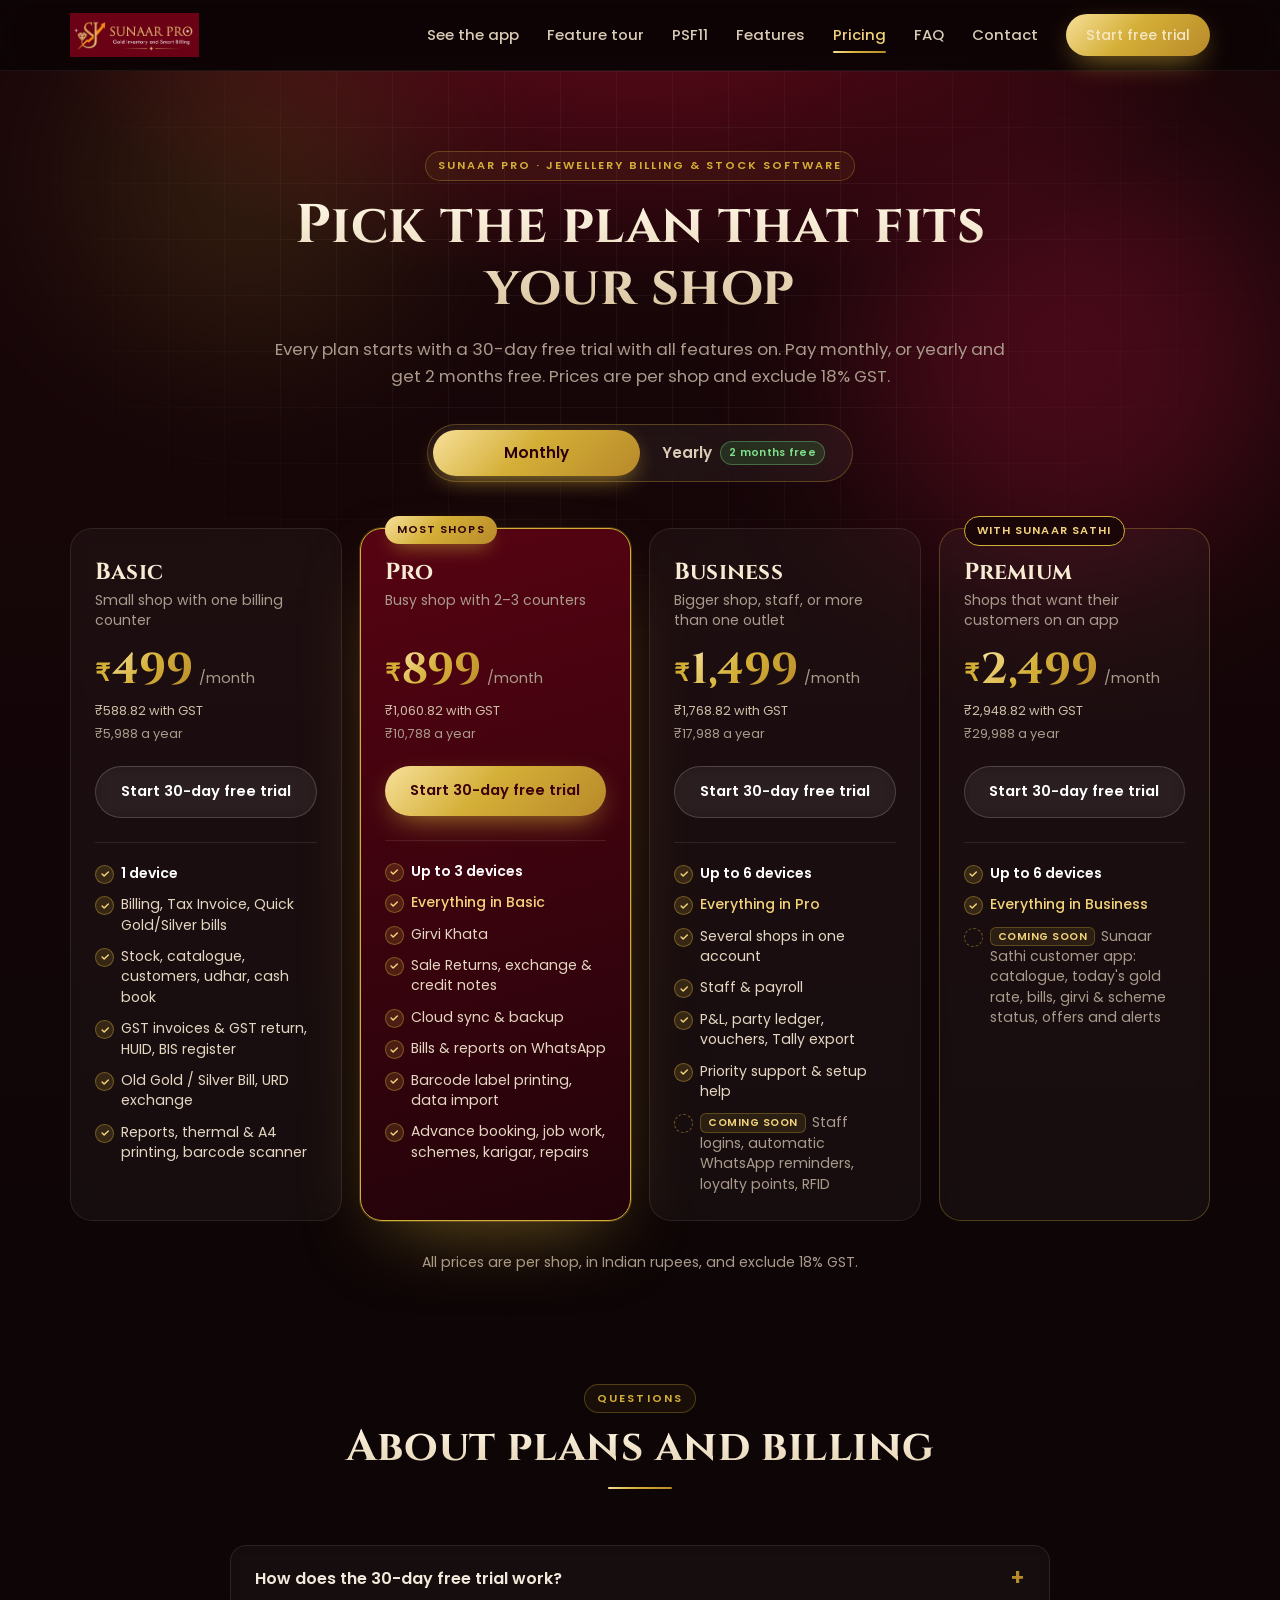
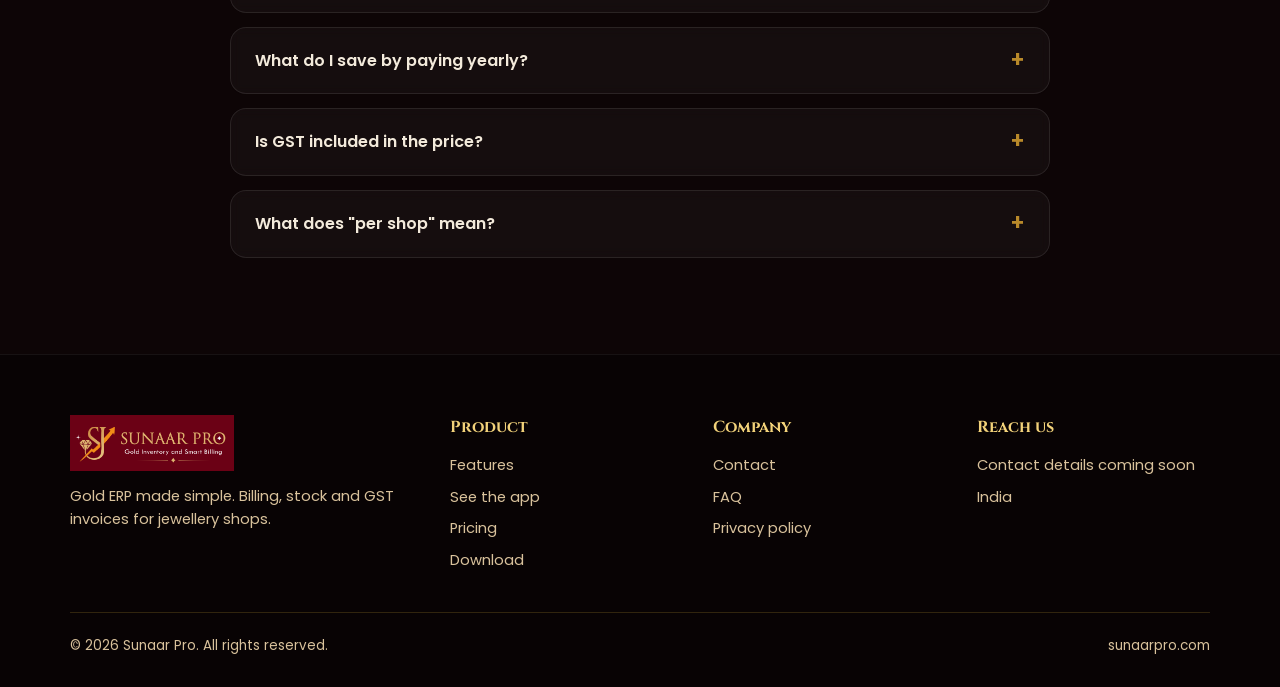
==== pricing.html @ c7c3be89 "Add pricing page and home pricing section with Monthly/Yearly toggle Co-Authored-By: Claude Opus 5.5" ====
<!doctype html>
<html lang="en">
<head>
<meta charset="utf-8">
<meta name="viewport" content="width=device-width,initial-scale=1">
<title>Pricing | Sunaar Pro jewellery billing &amp; stock software</title>
<meta name="description" content="Sunaar Pro plans for Indian jewellery shops: Basic, Pro, Business and Premium. Every plan starts with a 30-day free trial. Pay monthly, or yearly and get 2 months free.">
<meta name="theme-color" content="#58020F">
<link rel="canonical" href="https://sunaarpro.com/pricing.html">
<meta property="og:title" content="Sunaar Pro pricing | Pick the plan that fits your shop">
<meta property="og:description" content="Billing, stock and girvi software for jewellery shops. 30-day free trial on every plan.">
<meta property="og:image" content="https://sunaarpro.com/assets/og-image.jpg">
<meta property="og:url" content="https://sunaarpro.com/pricing.html">
<link rel="icon" href="assets/favicon.png">
<link rel="apple-touch-icon" href="assets/apple-touch-icon.png">
<link rel="preconnect" href="https://fonts.googleapis.com">
<link rel="preconnect" href="https://fonts.gstatic.com" crossorigin>
<link href="https://fonts.googleapis.com/css2?family=Cinzel:wght@600;700&family=Poppins:wght@400;500;600&display=swap" rel="stylesheet">
<link rel="stylesheet" href="styles.css?v=5">
</head>
<body class="pricing-page">

<div class="progress" id="progress"></div>
<header class="nav" id="nav">
  <div class="wrap">
    <a class="brand" href="index.html" aria-label="Sunaar Pro home"><img src="assets/logo-wide.png" alt="Sunaar Pro, Gold Inventory and Smart Billing"></a>
    <nav class="nav-links" id="navlinks">
      <a href="index.html#app">See the app</a>
      <a href="index.html#tour">Feature tour</a>
      <a href="index.html#psf11">PSF11</a>
      <a href="index.html#features">Features</a>
      <a href="pricing.html" class="current" aria-current="page">Pricing</a>
      <a href="index.html#faq">FAQ</a>
      <a href="index.html#contact">Contact</a>
      <a class="btn btn-gold" href="index.html#contact" data-trial>Start free trial</a>
    </nav>
    <button class="menu-btn" aria-label="Open menu" onclick="document.getElementById('navlinks').classList.toggle('open')">
      <svg viewBox="0 0 24 24" fill="none" stroke="currentColor" stroke-width="2" stroke-linecap="round"><path d="M4 7h16M4 12h16M4 17h16"/></svg>
    </button>
  </div>
</header>

<main>
<section class="price-hero">
  <span class="orb o1"></span><span class="orb o2"></span><span class="hero-grid"></span>
  <div class="wrap">
    <div class="sec-head reveal">
      <span class="eyebrow">Sunaar Pro · Jewellery billing &amp; stock software</span>
      <h1 class="price-title">Pick the plan that fits your shop</h1>
      <p>Every plan starts with a 30-day free trial with all features on. Pay monthly, or yearly and get 2 months free. Prices are per shop and exclude 18% GST.</p>
    </div>

    <div class="bill-toggle reveal" data-mode="m" role="group" aria-label="Billing period">
      <span class="thumb" aria-hidden="true"></span>
      <button type="button" data-bill="m" aria-pressed="true">Monthly</button>
      <button type="button" data-bill="y" aria-pressed="false">Yearly <span class="free-badge">2 months free</span></button>
    </div>

    <div class="pgrid">

      <article class="pcard reveal">
        <h2>Basic</h2>
        <p class="pc-for">Small shop with one billing counter</p>
        <div class="pc-price"><span class="cur">₹</span><span class="amt" data-m="499" data-y="4,990">499</span><span class="per" data-m="/month" data-y="/year">/month</span></div>
        <p class="pc-sub"><span data-m="₹588.82 with GST" data-y="About ₹416/month">₹588.82 with GST</span><span data-m="₹5,988 a year" data-y="Saves ₹998">₹5,988 a year</span></p>
        <a class="btn btn-ghost pc-btn" href="index.html#contact" data-trial>Start 30-day free trial</a>
        <ul class="pc-list">
          <li><b>1 device</b></li>
          <li>Billing, Tax Invoice, Quick Gold/Silver bills</li>
          <li>Stock, catalogue, customers, udhar, cash book</li>
          <li>GST invoices &amp; GST return, HUID, BIS register</li>
          <li>Old Gold / Silver Bill, URD exchange</li>
          <li>Reports, thermal &amp; A4 printing, barcode scanner</li>
        </ul>
      </article>

      <article class="pcard hot reveal">
        <span class="pc-badge">Most shops</span>
        <h2>Pro</h2>
        <p class="pc-for">Busy shop with 2–3 counters</p>
        <div class="pc-price"><span class="cur">₹</span><span class="amt" data-m="899" data-y="8,990">899</span><span class="per" data-m="/month" data-y="/year">/month</span></div>
        <p class="pc-sub"><span data-m="₹1,060.82 with GST" data-y="About ₹749/month">₹1,060.82 with GST</span><span data-m="₹10,788 a year" data-y="Saves ₹1,798">₹10,788 a year</span></p>
        <a class="btn btn-gold pc-btn" href="index.html#contact" data-trial>Start 30-day free trial</a>
        <ul class="pc-list">
          <li><b>Up to 3 devices</b></li>
          <li class="all">Everything in Basic</li>
          <li>Girvi Khata</li>
          <li>Sale Returns, exchange &amp; credit notes</li>
          <li>Cloud sync &amp; backup</li>
          <li>Bills &amp; reports on WhatsApp</li>
          <li>Barcode label printing, data import</li>
          <li>Advance booking, job work, schemes, karigar, repairs</li>
        </ul>
      </article>

      <article class="pcard reveal">
        <h2>Business</h2>
        <p class="pc-for">Bigger shop, staff, or more than one outlet</p>
        <div class="pc-price"><span class="cur">₹</span><span class="amt" data-m="1,499" data-y="14,990">1,499</span><span class="per" data-m="/month" data-y="/year">/month</span></div>
        <p class="pc-sub"><span data-m="₹1,768.82 with GST" data-y="About ₹1,249/month">₹1,768.82 with GST</span><span data-m="₹17,988 a year" data-y="Saves ₹2,998">₹17,988 a year</span></p>
        <a class="btn btn-ghost pc-btn" href="index.html#contact" data-trial>Start 30-day free trial</a>
        <ul class="pc-list">
          <li><b>Up to 6 devices</b></li>
          <li class="all">Everything in Pro</li>
          <li>Several shops in one account</li>
          <li>Staff &amp; payroll</li>
          <li>P&amp;L, party ledger, vouchers, Tally export</li>
          <li>Priority support &amp; setup help</li>
          <li class="soon"><span class="soon-tag">Coming soon</span>Staff logins, automatic WhatsApp reminders, loyalty points, RFID</li>
        </ul>
      </article>

      <article class="pcard prem reveal">
        <span class="pc-badge alt">With Sunaar Sathi</span>
        <h2>Premium</h2>
        <p class="pc-for">Shops that want their customers on an app</p>
        <div class="pc-price"><span class="cur">₹</span><span class="amt" data-m="2,499" data-y="24,990">2,499</span><span class="per" data-m="/month" data-y="/year">/month</span></div>
        <p class="pc-sub"><span data-m="₹2,948.82 with GST" data-y="About ₹2,083/month">₹2,948.82 with GST</span><span data-m="₹29,988 a year" data-y="Saves ₹4,998">₹29,988 a year</span></p>
        <a class="btn btn-ghost pc-btn" href="index.html#contact" data-trial>Start 30-day free trial</a>
        <ul class="pc-list">
          <li><b>Up to 6 devices</b></li>
          <li class="all">Everything in Business</li>
          <li class="soon"><span class="soon-tag">Coming soon</span>Sunaar Sathi customer app: catalogue, today's gold rate, bills, girvi &amp; scheme status, offers and alerts</li>
        </ul>
      </article>

    </div>
    <p class="note">All prices are per shop, in Indian rupees, and exclude 18% GST.</p>
  </div>
</section>

<section class="pfaq">
  <div class="wrap">
    <div class="sec-head reveal">
      <span class="eyebrow">Questions</span>
      <h2>About plans and billing</h2>
    </div>
    <div class="faq">
      <details class="reveal"><summary>How does the 30-day free trial work?</summary><p>Every plan starts with 30 days free, with all features switched on. At the end of the trial, pick the plan that fits your shop and pay monthly or yearly.</p></details>
      <details class="reveal"><summary>What do I save by paying yearly?</summary><p>Paying yearly costs the same as 10 months, so you get 2 months free. For example, Pro is ₹8,990 a year instead of ₹10,788 if paid monthly.</p></details>
      <details class="reveal"><summary>Is GST included in the price?</summary><p>No. Prices exclude 18% GST, which is added to your invoice. Under each monthly price you can see the amount with GST.</p></details>
      <details class="reveal"><summary>What does "per shop" mean?</summary><p>Each plan covers one shop and the number of devices shown on it. The Business and Premium plans let you run several shops in one account.</p></details>
    </div>
  </div>
</section>
</main>

<footer>
  <div class="wrap">
    <div class="foot">
      <div>
        <img src="assets/logo-wide.png" alt="Sunaar Pro" style="height:56px;margin-bottom:14px">
        <p>Gold ERP made simple. Billing, stock and GST invoices for jewellery shops.</p>
      </div>
      <div><h4>Product</h4><ul><li><a href="index.html#features">Features</a></li><li><a href="index.html#app">See the app</a></li><li><a href="pricing.html">Pricing</a></li><li><a href="index.html#download">Download</a></li></ul></div>
      <div><h4>Company</h4><ul><li><a href="index.html#contact">Contact</a></li><li><a href="index.html#faq">FAQ</a></li><li><a href="privacy.html">Privacy policy</a></li></ul></div>
      <div><h4>Reach us</h4><ul><li>Contact details coming soon</li><li>India</li></ul></div>
    </div>
    <div class="foot-bottom"><span>© <span id="yr">2026</span> Sunaar Pro. All rights reserved.</span><span>sunaarpro.com</span></div>
  </div>
</footer>

<script src="pricing.js?v=1"></script>
<script>
document.getElementById('yr').textContent = new Date().getFullYear();
var io = new IntersectionObserver(function(es){es.forEach(function(e){ if(e.isIntersecting){ e.target.classList.add('in'); io.unobserve(e.target);} });},{threshold:.12});
document.querySelectorAll('.reveal').forEach(function(el){io.observe(el);});
document.querySelectorAll('.nav-links a').forEach(function(a){a.addEventListener('click',function(){document.getElementById('navlinks').classList.remove('open');});});
(function(){
  var bar=document.getElementById('progress'), nav=document.getElementById('nav'), t=false;
  function f(){t=false;var h=document.documentElement.scrollHeight-innerHeight;bar.style.transform='scaleX('+(h>0?scrollY/h:0)+')';nav.classList.toggle('scrolled',scrollY>20);}
  addEventListener('scroll',function(){if(!t){t=true;requestAnimationFrame(f);}},{passive:true}); f();
  document.querySelectorAll('.pgrid,.faq').forEach(function(g){ g.querySelectorAll('.reveal').forEach(function(el,i){el.style.transitionDelay=(i%4*0.1)+'s';}); });
  document.querySelectorAll('.pcard').forEach(function(c){c.addEventListener('mousemove',function(e){var r=c.getBoundingClientRect();c.style.setProperty('--mx',(e.clientX-r.left)+'px');c.style.setProperty('--my',(e.clientY-r.top)+'px');});});
})();
</script>
</body>
</html>
---- styles.css ----
:root{
  --maroon:#6B0115; --maroon-2:#58020F; --maroon-3:#3A010A;
  --gold:#D4AF37; --gold-2:#F2D27A; --gold-3:#B8892A; --amber:#F59E0B;
  --ink:#1F1A17; --muted:#6B625C; --cream:#FFF9EE; --cream-2:#FBF1DC; --line:#EADFC8;
  --radius:18px; --shadow:0 20px 50px -20px rgba(58,1,10,.35);
  --gold-grad:linear-gradient(135deg,#F7E09A 0%,#D4AF37 45%,#B8892A 100%);
}
*{box-sizing:border-box;margin:0;padding:0}
html{scroll-behavior:smooth}
body{font-family:'Poppins',system-ui,sans-serif;color:var(--ink);background:var(--cream);line-height:1.6;-webkit-font-smoothing:antialiased}
img{max-width:100%;height:auto;display:block}
a{color:inherit}
.wrap{max-width:1180px;margin:0 auto;padding:0 20px}
h1,h2,h3{font-family:'Cinzel',serif;line-height:1.15;letter-spacing:.01em}
.gold-text{background:var(--gold-grad);-webkit-background-clip:text;background-clip:text;color:transparent}
.eyebrow{font-size:.78rem;font-weight:600;letter-spacing:.18em;text-transform:uppercase;color:var(--gold-3)}
.ph{background:rgba(212,175,55,.18);border-bottom:2px dashed var(--gold);padding:0 4px;border-radius:4px;white-space:nowrap}
.dark .ph{background:rgba(212,175,55,.22);color:var(--gold-2)}

/* buttons */
.btn{display:inline-flex;align-items:center;gap:10px;padding:14px 26px;border-radius:999px;font-weight:600;font-size:.98rem;text-decoration:none;border:0;cursor:pointer;transition:transform .2s,box-shadow .2s}
.btn:hover{transform:translateY(-2px)}
.btn-gold{background:var(--gold-grad);color:var(--maroon-3);box-shadow:0 10px 30px -10px rgba(212,175,55,.8)}
.btn-ghost{border:1.5px solid rgba(242,210,122,.6);color:#fff}
.btn-maroon{background:var(--maroon);color:#fff}
.btn svg{width:20px;height:20px}

/* nav */
.nav{position:sticky;top:0;z-index:50;background:rgba(88,2,15,.92);backdrop-filter:blur(10px);border-bottom:1px solid rgba(212,175,55,.25)}
.nav .wrap{display:flex;align-items:center;justify-content:space-between;height:70px}
.brand{display:flex;align-items:center;gap:10px;text-decoration:none}
.brand img{height:44px;width:auto}
.nav-links{display:flex;gap:28px;align-items:center}
.nav-links a{color:#F5E6C4;text-decoration:none;font-size:.93rem;font-weight:500}
.nav-links a:hover{color:var(--gold-2)}
.nav-links .btn{padding:10px 20px;font-size:.88rem}
.menu-btn{display:none;background:none;border:0;color:var(--gold-2);cursor:pointer}
.menu-btn svg{width:28px;height:28px}

/* hero */
.hero{position:relative;overflow:hidden;color:#fff;background:radial-gradient(1200px 600px at 75% 10%,#8E0A24 0%,transparent 60%),linear-gradient(160deg,var(--maroon) 0%,var(--maroon-3) 100%)}
.hero::before{content:"";position:absolute;inset:0;background-image:radial-gradient(rgba(242,210,122,.12) 1px,transparent 1px);background-size:22px 22px;mask-image:linear-gradient(to bottom,#000,transparent 80%)}
.hero .wrap{position:relative;display:grid;grid-template-columns:1.05fr 1fr;gap:40px;align-items:center;padding-top:70px;padding-bottom:90px}
.pill{display:inline-flex;align-items:center;gap:8px;padding:7px 16px;border-radius:999px;border:1px solid rgba(242,210,122,.45);background:rgba(0,0,0,.18);color:var(--gold-2);font-size:.82rem;font-weight:500}
.pill i{width:8px;height:8px;border-radius:50%;background:var(--gold);box-shadow:0 0 0 4px rgba(212,175,55,.25)}
.hero h1{font-size:clamp(2.4rem,5.4vw,4.1rem);margin:22px 0 18px;font-weight:700}
.hero p.lead{font-size:1.1rem;color:#F1DFC0;max-width:520px}
.hero .cta{display:flex;flex-wrap:wrap;gap:14px;margin-top:32px}
.hero .trust{display:flex;gap:26px;margin-top:38px;flex-wrap:wrap}
.hero .trust div{font-size:.85rem;color:#E9D3AE}
.hero .trust b{display:block;font-family:'Cinzel',serif;font-size:1.5rem;color:var(--gold-2)}
.stage{position:relative;height:560px}
.tablet{position:absolute;right:-30px;top:40px;width:600px;border-radius:22px;background:#17171a;padding:14px;box-shadow:0 40px 80px -30px rgba(0,0,0,.7);transform:rotate(-2deg)}
.tablet img{border-radius:10px}
.phone{position:absolute;left:10px;bottom:0;width:230px;border-radius:36px;background:#141416;padding:10px;box-shadow:0 40px 70px -20px rgba(0,0,0,.75);transform:rotate(4deg)}
.phone img{border-radius:28px}
.rate-chip{position:absolute;right:20px;bottom:30px;background:#fff;color:var(--ink);border-radius:16px;padding:14px 18px;box-shadow:var(--shadow);font-size:.8rem;animation:float 5s ease-in-out infinite}
.rate-chip b{display:block;font-size:1.25rem;color:var(--maroon)}
@keyframes float{50%{transform:translateY(-10px)}}

/* sections */
section{padding:96px 0}
.sec-head{text-align:center;max-width:720px;margin:0 auto 56px}
.sec-head h2{font-size:clamp(1.9rem,3.6vw,2.7rem);margin:10px 0 14px;color:var(--maroon)}
.sec-head p{color:var(--muted);font-size:1.05rem}

.features{display:grid;grid-template-columns:repeat(4,1fr);gap:20px}
.card{background:#fff;border:1px solid var(--line);border-radius:var(--radius);padding:28px 24px;transition:transform .25s,box-shadow .25s,border-color .25s}
.card:hover{transform:translateY(-4px);box-shadow:var(--shadow);border-color:rgba(212,175,55,.6)}
.ico{width:50px;height:50px;border-radius:14px;display:grid;place-items:center;background:linear-gradient(135deg,var(--maroon),#8E0A24);color:var(--gold-2);margin-bottom:18px}
.ico svg{width:24px;height:24px}
.card h3{font-family:'Poppins',sans-serif;font-size:1.06rem;font-weight:600;margin-bottom:8px}
.card p{color:var(--muted);font-size:.92rem}

/* showcase */
.showcase{background:linear-gradient(180deg,var(--cream-2),var(--cream))}
.tabs{display:flex;justify-content:center;flex-wrap:wrap;gap:10px;margin-bottom:40px}
.tab{padding:10px 20px;border-radius:999px;border:1px solid var(--line);background:#fff;font:500 .92rem 'Poppins',sans-serif;cursor:pointer;color:var(--ink)}
.tab.active{background:var(--maroon);color:var(--gold-2);border-color:var(--maroon)}
.show-grid{display:grid;grid-template-columns:1fr 1.1fr;gap:56px;align-items:center}
.show-phone{justify-self:center;width:300px;border-radius:44px;background:#141416;padding:12px;box-shadow:var(--shadow)}
.show-phone img{border-radius:34px;transition:opacity .25s}
.show-text h3{font-size:2rem;color:var(--maroon);margin-bottom:14px}
.show-text p{color:var(--muted);margin-bottom:20px}
.ticks{list-style:none;display:grid;gap:12px}
.ticks li{display:flex;gap:12px;align-items:flex-start}
.ticks li::before{content:"";flex:0 0 22px;height:22px;border-radius:50%;background:var(--gold-grad) center/12px no-repeat;background-image:url("data:image/svg+xml,%3Csvg xmlns='http://www.w3.org/2000/svg' viewBox='0 0 24 24' fill='none' stroke='%233A010A' stroke-width='3.5' stroke-linecap='round' stroke-linejoin='round'%3E%3Cpath d='M5 12l5 5L20 7'/%3E%3C/svg%3E"),var(--gold-grad);margin-top:2px}

/* big screen */
.bigscreen{background:linear-gradient(160deg,var(--maroon) 0%,var(--maroon-3) 100%);color:#fff}
.bigscreen .sec-head h2{color:#fff}
.bigscreen .sec-head p{color:#E9D3AE}
.device-tab{max-width:980px;margin:0 auto;border-radius:26px;background:#17171a;padding:16px;box-shadow:0 50px 90px -30px rgba(0,0,0,.7)}
.device-tab img{border-radius:12px}
.chips{display:flex;flex-wrap:wrap;justify-content:center;gap:12px;margin-top:40px}
.chips span{padding:9px 18px;border-radius:999px;border:1px solid rgba(242,210,122,.4);color:var(--gold-2);font-size:.88rem;background:rgba(0,0,0,.15)}

/* steps */
.steps{display:grid;grid-template-columns:repeat(3,1fr);gap:24px;counter-reset:s}
.step{position:relative;padding:34px 28px;border-radius:var(--radius);background:#fff;border:1px solid var(--line)}
.step::before{counter-increment:s;content:"0" counter(s);font-family:'Cinzel',serif;font-size:2.6rem;font-weight:700;background:var(--gold-grad);-webkit-background-clip:text;background-clip:text;color:transparent;display:block;margin-bottom:8px}
.step h3{font-family:'Poppins';font-size:1.1rem;font-weight:600;margin-bottom:6px}
.step p{color:var(--muted);font-size:.93rem}

/* pricing */
.plans{display:grid;grid-template-columns:repeat(3,1fr);gap:22px;align-items:stretch}
.plan{background:#fff;border:1px solid var(--line);border-radius:22px;padding:34px 28px;display:flex;flex-direction:column}
.plan.best{background:linear-gradient(160deg,var(--maroon),var(--maroon-3));color:#fff;border:0;box-shadow:var(--shadow);transform:scale(1.03)}
.plan .tag{align-self:flex-start;font-size:.72rem;font-weight:600;letter-spacing:.12em;text-transform:uppercase;padding:5px 12px;border-radius:999px;background:var(--gold-grad);color:var(--maroon-3);margin-bottom:14px}
.plan h3{font-family:'Poppins';font-weight:600;font-size:1.2rem}
.plan .price{font-family:'Cinzel',serif;font-size:2.4rem;font-weight:700;margin:14px 0 4px}
.plan .per{font-size:.85rem;color:var(--muted)}
.plan.best .per{color:#E9D3AE}
.plan ul{list-style:none;margin:22px 0 28px;display:grid;gap:10px;font-size:.93rem;flex:1}
.plan li::before{content:"✦ ";color:var(--gold)}
.plan .btn{justify-content:center}
.note{text-align:center;color:var(--muted);font-size:.88rem;margin-top:26px}

/* faq */
.faq{max-width:820px;margin:0 auto;display:grid;gap:14px}
details{background:#fff;border:1px solid var(--line);border-radius:16px;padding:20px 24px}
summary{cursor:pointer;font-weight:600;list-style:none;display:flex;justify-content:space-between;gap:16px}
summary::after{content:"+";color:var(--gold-3);font-size:1.4rem;line-height:1}
details[open] summary::after{content:"–"}
details p{color:var(--muted);margin-top:12px;font-size:.95rem}

/* download / contact */
.download{padding:0 0 96px}
.dl-box{border-radius:30px;padding:56px;display:grid;grid-template-columns:1.3fr 1fr;gap:40px;align-items:center;color:#fff;background:radial-gradient(600px 300px at 90% 0%,#8E0A24,transparent),linear-gradient(140deg,var(--maroon),var(--maroon-3));position:relative;overflow:hidden}
.dl-box h2{font-size:clamp(1.8rem,3.4vw,2.6rem);margin-bottom:12px}
.dl-box p{color:#F1DFC0}
.play{display:inline-flex;align-items:center;gap:12px;background:#000;border:1px solid #444;border-radius:12px;padding:10px 20px;color:#fff;text-decoration:none;margin-top:26px;opacity:.95}
.play small{display:block;font-size:.7rem;letter-spacing:.06em;color:#bbb}
.play b{font-size:1.15rem;font-weight:600}
.play svg{width:30px;height:30px}
.dl-box .soon{display:inline-block;margin-left:12px;color:var(--gold-2);font-size:.85rem;vertical-align:middle}
.dl-icon{justify-self:center;width:260px;filter:drop-shadow(0 30px 40px rgba(0,0,0,.45))}

.contact-grid{display:grid;grid-template-columns:1fr 1.2fr;gap:40px}
.contact-list{display:grid;gap:16px}
.contact-item{display:flex;gap:16px;align-items:center;background:#fff;border:1px solid var(--line);border-radius:16px;padding:18px 20px;text-decoration:none}
.contact-item small{display:block;color:var(--muted);font-size:.8rem}
.contact-item b{font-weight:600}
form.contact{background:#fff;border:1px solid var(--line);border-radius:22px;padding:30px;display:grid;gap:14px}
form.contact .row{display:grid;grid-template-columns:1fr 1fr;gap:14px}
label{font-size:.84rem;font-weight:500;color:var(--muted);display:grid;gap:6px}
input,textarea,select{font:inherit;padding:12px 14px;border:1px solid var(--line);border-radius:12px;background:var(--cream);color:var(--ink);width:100%}
input:focus,textarea:focus,select:focus{outline:2px solid var(--gold);border-color:transparent}
textarea{min-height:110px;resize:vertical}

/* footer */
footer{background:var(--maroon-3);color:#D9C29C;padding:60px 0 30px;font-size:.92rem}
.foot{display:grid;grid-template-columns:1.5fr 1fr 1fr 1fr;gap:30px}
footer h4{font-family:'Cinzel',serif;color:var(--gold-2);margin-bottom:14px;font-size:1rem}
footer ul{list-style:none;display:grid;gap:8px}
footer a{text-decoration:none}
footer a:hover{color:var(--gold-2)}
.foot-bottom{border-top:1px solid rgba(212,175,55,.2);margin-top:40px;padding-top:22px;display:flex;justify-content:space-between;flex-wrap:wrap;gap:10px;font-size:.84rem}

/* legal page */
.legal-hero{background:linear-gradient(160deg,var(--maroon),var(--maroon-3));color:#fff;padding:70px 0 60px}
.legal-hero h1{font-size:clamp(2rem,4vw,3rem)}
.legal-hero p{color:#E9D3AE;margin-top:10px}
.legal{max-width:820px;margin:0 auto;padding:60px 20px 90px}
.legal h2{font-size:1.35rem;color:var(--maroon);margin:38px 0 12px}
.legal p,.legal li{color:#3d3530;margin-bottom:12px}
.legal ul{padding-left:22px}
.legal .callout{background:#fff;border:1px solid var(--line);border-left:4px solid var(--gold);border-radius:12px;padding:16px 20px;margin:20px 0}

.reveal{opacity:0;transform:translateY(24px);transition:opacity .7s ease,transform .7s ease}
.reveal.in{opacity:1;transform:none}

@media (max-width:1000px){
  .hero .wrap{grid-template-columns:1fr;padding-top:50px}
  .stage{height:460px;max-width:600px;width:100%;margin:0 auto}
  .tablet{width:85%;right:0}
  .features{grid-template-columns:repeat(2,1fr)}
  .show-grid,.contact-grid,.dl-box{grid-template-columns:1fr}
  .plans,.steps{grid-template-columns:1fr}
  .plan.best{transform:none}
  .foot{grid-template-columns:1fr 1fr}
}
@media (max-width:760px){
  .nav-links{display:none;position:absolute;top:70px;left:0;right:0;flex-direction:column;background:var(--maroon-2);padding:20px;gap:18px;border-bottom:1px solid rgba(212,175,55,.3)}
  .nav-links.open{display:flex}
  .menu-btn{display:block}
  section{padding:70px 0}
  .stage{height:380px}
  .phone{width:160px;border-radius:26px;padding:7px}
  .phone img{border-radius:20px}
  .tablet{top:10px;padding:8px;border-radius:14px}
  .rate-chip{display:none}
  .features{grid-template-columns:1fr}
  .show-phone{width:250px}
  .dl-box{padding:36px 24px}
  .dl-icon{width:180px}
  form.contact .row{grid-template-columns:1fr}
  .foot{grid-template-columns:1fr}
}
@media (prefers-reduced-motion:reduce){*{animation:none!important;transition:none!important}.reveal{opacity:1;transform:none}}

/* centered hero (v2) */
.hero .wrap.hero-center{display:flex;flex-direction:column;align-items:center;text-align:center;grid-template-columns:none;padding-top:56px;padding-bottom:40px}
.hero-emblem{width:130px;height:auto;filter:drop-shadow(0 10px 25px rgba(0,0,0,.35))}
.hero-title{font-size:clamp(3rem,10vw,7.2rem)!important;font-weight:700;letter-spacing:.06em;margin:10px 0 6px!important;line-height:1}
.hero-title .gold-text{filter:drop-shadow(0 4px 18px rgba(212,175,55,.25))}
.hero-tagline{display:flex;align-items:center;gap:18px;font-family:'Poppins',sans-serif;font-size:clamp(1.15rem,2.6vw,1.75rem);font-weight:500;color:#F7E3B5;letter-spacing:.04em}
.hero-tagline .line{width:60px;height:1px;background:linear-gradient(90deg,transparent,var(--gold))}
.hero-tagline .line:last-child{background:linear-gradient(90deg,var(--gold),transparent)}
.hero-center .lead{margin:22px auto 0;max-width:620px}
.soon-label{margin-top:30px;font-size:.78rem;font-weight:600;letter-spacing:.18em;text-transform:uppercase;color:var(--gold-2)}
.stores{display:flex;flex-wrap:wrap;justify-content:center;gap:12px;margin-top:12px}
.stores.left{justify-content:flex-start;margin-top:26px}
.store{display:inline-flex;align-items:center;gap:10px;background:#000;border:1px solid rgba(255,255,255,.22);border-radius:12px;padding:9px 18px 9px 14px;color:#fff;text-decoration:none;text-align:left;min-width:170px;transition:transform .2s,border-color .2s}
.store:hover{transform:translateY(-2px);border-color:var(--gold)}
.store svg{width:26px;height:26px;flex:0 0 26px}
.store small{display:block;font-size:.62rem;letter-spacing:.06em;color:#bbb;line-height:1.2}
.store b{font-size:1.05rem;font-weight:600;line-height:1.2}
.hero-center .cta{justify-content:center;margin-top:26px}
.hero-center .stage{width:100%;max-width:900px;height:520px;margin-top:50px}
.hero-center .tablet{left:50%;right:auto;top:0;width:640px;transform:translateX(-50%)}
.hero-center .phone{left:6%;bottom:-10px;transform:rotate(-4deg)}
.hero-center .rate-chip{right:4%;bottom:40px}
@media (max-width:760px){
  .hero-emblem{width:96px}
  .hero-tagline .line{width:28px}
  .store{min-width:0;flex:1 1 140px}
  .hero-center .stage{height:330px;margin-top:36px}
  .hero-center .tablet{width:92%;top:0}
  .hero-center .phone{left:2%;bottom:0;width:130px}
}
.hero-center .stores{margin-top:30px}
@media (max-width:760px){
  .hero-title{font-size:13vw!important;letter-spacing:.03em;white-space:nowrap}
  .hero-center .stores{gap:8px}
  .hero-center .store{flex:1 1 0;min-width:0;padding:8px 10px;gap:7px}
  .hero-center .store svg{width:20px;height:20px;flex-basis:20px}
  .hero-center .store b{font-size:.78rem;white-space:nowrap}
  .hero-center .store small{font-size:.52rem}
}

/* PSF11 */
.psf-grid{display:grid;grid-template-columns:1fr 1fr;gap:56px;align-items:center}
.psf-photo{position:relative;text-align:center}
.psf-photo img{width:100%;max-width:520px;margin:0 auto;filter:drop-shadow(0 40px 50px rgba(0,0,0,.55))}
.psf-switch{display:inline-flex;gap:6px;margin-top:22px;padding:5px;border-radius:999px;background:rgba(0,0,0,.25);border:1px solid rgba(242,210,122,.3)}
.psf-switch button{border:0;background:none;color:#F1DFC0;font:500 .86rem 'Poppins',sans-serif;padding:8px 16px;border-radius:999px;cursor:pointer}
.psf-switch button.active{background:var(--gold-grad);color:var(--maroon-3)}
.psf-points{display:grid;gap:18px}
.psf-point{display:flex;gap:18px;align-items:flex-start;background:rgba(0,0,0,.18);border:1px solid rgba(242,210,122,.22);border-radius:18px;padding:22px}
.psf-point .ico{margin:0;flex:0 0 50px;background:var(--gold-grad);color:var(--maroon-3)}
.psf-point h3{font-family:'Poppins',sans-serif;font-size:1.08rem;font-weight:600;color:#fff;margin-bottom:4px}
.psf-point p{color:#E9D3AE;font-size:.93rem}

/* Feature tour */
.tour{background:var(--cream)}
.tab em{font-style:normal;font-size:.75rem;opacity:.7;margin-left:4px}
.tour-wrap{display:grid;grid-template-columns:360px 1fr;gap:32px;align-items:start}
.tour-list{list-style:none;display:grid;gap:10px}
.tour-list button{display:flex;gap:14px;width:100%;text-align:left;background:#fff;border:1px solid var(--line);border-radius:16px;padding:14px 16px;cursor:pointer;font:inherit;color:var(--ink);transition:border-color .2s,box-shadow .2s,background .2s}
.tour-list button:hover{border-color:rgba(212,175,55,.6)}
.tour-list .num{font-family:'Cinzel',serif;font-weight:700;color:var(--gold-3);font-size:1.05rem;padding-top:1px}
.tour-list b{display:block;font-weight:600;font-size:.98rem}
.tour-list small{display:none;color:var(--muted);font-size:.86rem;line-height:1.5;margin-top:4px}
.tour-list li.active button{background:linear-gradient(135deg,var(--maroon),#8E0A24);border-color:transparent;box-shadow:var(--shadow);color:#fff}
.tour-list li.active .num{color:var(--gold-2)}
.tour-list li.active small{display:block;color:#F1DFC0}
.tour-view{position:sticky;top:90px}
.tour-frame{border-radius:18px;overflow:hidden;background:#fff;box-shadow:0 30px 60px -25px rgba(58,1,10,.45);border:1px solid var(--line)}
.tour-frame .dots{display:flex;align-items:center;gap:7px;padding:11px 14px;background:#2a1a17}
.tour-frame .dots i{width:10px;height:10px;border-radius:50%;background:#E5534B}
.tour-frame .dots i:nth-child(2){background:#D4AF37}.tour-frame .dots i:nth-child(3){background:#3FB950}
.tour-frame .dots b{margin-left:12px;font-weight:500;font-size:.78rem;color:#cdb9a6;background:rgba(255,255,255,.07);padding:3px 12px;border-radius:999px;white-space:nowrap;overflow:hidden;text-overflow:ellipsis}
.tour-frame img{width:100%;transition:opacity .2s}
.tour-caption{padding:18px 6px 0}
.tour-caption h3{font-size:1.5rem;color:var(--maroon);margin-bottom:6px}
.tour-caption p{color:var(--muted)}
@media (max-width:1000px){.psf-grid{grid-template-columns:1fr}.psf-photo img{max-width:420px}.tour-wrap{grid-template-columns:1fr}.tour-view{position:static;order:-1}.tour-list small{display:none!important}}
@media (max-width:760px){.tabs{gap:8px}.tab{padding:8px 14px;font-size:.85rem}.tour-list{grid-template-columns:1fr 1fr;gap:8px}.tour-list button{padding:10px 12px;gap:8px}.tour-list b{font-size:.86rem}.tour-caption h3{font-size:1.25rem}}
.plan .price.soon-price{font-size:1.7rem;letter-spacing:.02em}
.plan:not(.best) .price.soon-price{color:var(--maroon)}
.plan.best .price.soon-price{background:var(--gold-grad);-webkit-background-clip:text;background-clip:text;color:transparent}
button[disabled]{opacity:.75;cursor:not-allowed}


/* ================= v4: dark modern theme ================= */
:root{--cream:#0D0506;--cream-2:#130709;--ink:#F3EADB;--muted:#A99A8B;--line:rgba(255,255,255,.09);
  --glass:rgba(255,255,255,.035);--glass-2:rgba(255,255,255,.06);--glow:0 0 0 1px rgba(212,175,55,.35),0 20px 60px -20px rgba(212,175,55,.35)}
body{background:var(--cream);color:var(--ink)}
::selection{background:rgba(212,175,55,.35)}
section{position:relative}

/* nav */
.nav{background:rgba(13,5,6,.55);backdrop-filter:blur(16px) saturate(140%);-webkit-backdrop-filter:blur(16px) saturate(140%);border-bottom:1px solid rgba(255,255,255,.06);transition:background .3s}
.nav .wrap{transition:height .3s}
.nav.scrolled{background:rgba(13,5,6,.85)}
.nav.scrolled .wrap{height:60px}
.nav-links a:not(.btn){position:relative;color:#D9CBB5}
.nav-links a:not(.btn)::after{content:"";position:absolute;left:0;right:0;bottom:-6px;height:2px;border-radius:2px;background:var(--gold-grad);transform:scaleX(0);transform-origin:left;transition:transform .35s ease}
.nav-links a:not(.btn):hover::after{transform:scaleX(1)}
.progress{position:fixed;top:0;left:0;height:2px;width:100%;transform-origin:0 50%;transform:scaleX(0);background:var(--gold-grad);z-index:100}
@media (max-width:760px){.nav-links{background:rgba(13,5,6,.97)}}

/* hero */
.hero{background:radial-gradient(900px 500px at 50% -10%,rgba(142,10,36,.75),transparent 70%),linear-gradient(180deg,#1A0609 0%,#0D0506 100%)}
.hero::before{display:none}
.hero-grid{position:absolute;inset:0;background-image:linear-gradient(rgba(255,255,255,.045) 1px,transparent 1px),linear-gradient(90deg,rgba(255,255,255,.045) 1px,transparent 1px);background-size:56px 56px;-webkit-mask-image:radial-gradient(ellipse 70% 60% at 50% 30%,#000 30%,transparent 75%);mask-image:radial-gradient(ellipse 70% 60% at 50% 30%,#000 30%,transparent 75%);pointer-events:none}
.hero .orb{position:absolute;border-radius:50%;filter:blur(80px);pointer-events:none}
.hero .orb.o1{width:380px;height:380px;background:#D4AF37;opacity:.16;top:-80px;left:8%;animation:drift1 14s ease-in-out infinite}
.hero .orb.o2{width:460px;height:460px;background:#C0143F;opacity:.35;top:120px;right:2%;animation:drift2 18s ease-in-out infinite}
@keyframes drift1{50%{transform:translate(140px,90px)}}
@keyframes drift2{50%{transform:translate(-140px,40px)}}
.hero .wrap{z-index:1}
.hero .wrap.hero-center{padding-top:64px;padding-bottom:70px}
.hero-emblem{width:84px}
.hero-title{font-size:clamp(2.8rem,8.5vw,6.2rem)!important}
.hero-title .gold-text{background-image:linear-gradient(110deg,#B8892A 0%,#E9C766 30%,#FFF6D2 45%,#E9C766 60%,#B8892A 100%);background-size:250% 100%;animation:shine 5s ease-in-out infinite}
@keyframes shine{0%{background-position:100% 0}60%,100%{background-position:0 0}}
.hero p.lead{color:#CDBDA6}
/* entrance */
.hero-center>*{opacity:0;animation:rise 1s cubic-bezier(.16,1,.3,1) forwards}
.hero-center>:nth-child(1){animation-delay:.05s}.hero-center>:nth-child(2){animation-delay:.15s}
.hero-center>:nth-child(3){animation-delay:.3s}.hero-center>:nth-child(4){animation-delay:.42s}
.hero-center>:nth-child(5){animation-delay:.54s}.hero-center>:nth-child(6){animation-delay:.66s}
.hero-center>:nth-child(7){animation-delay:.85s;animation-duration:1.4s}
@keyframes rise{from{opacity:0;transform:translateY(30px);filter:blur(10px)}to{opacity:1;transform:none;filter:none}}
/* compact devices */
.hero-center .stage{max-width:760px;height:400px;margin-top:56px}
.hero-center .tablet{width:540px;padding:10px;border-radius:18px;background:linear-gradient(145deg,#2a2a2e,#111113);box-shadow:var(--glow),0 50px 80px -30px rgba(0,0,0,.8);transform:translateX(-50%)}
.hero-center .tablet img{border-radius:9px}
.hero-center .phone{width:170px;left:8%;bottom:0;padding:7px;border-radius:28px;background:linear-gradient(145deg,#2a2a2e,#0f0f11);box-shadow:0 0 0 1px rgba(212,175,55,.3),0 40px 60px -20px rgba(0,0,0,.85);transform:rotate(-4deg);animation:float2 6s ease-in-out infinite}
.hero-center .phone img{border-radius:21px}
@keyframes float2{50%{transform:rotate(-4deg) translateY(-12px)}}
.hero-center .rate-chip{background:rgba(20,8,10,.75);color:#F3EADB;border:1px solid rgba(212,175,55,.4);backdrop-filter:blur(10px);right:6%;bottom:20px}
.hero-center .rate-chip b{color:var(--gold-2)}
.stage::after{content:"";position:absolute;left:10%;right:10%;bottom:-30px;height:60px;background:radial-gradient(ellipse at center,rgba(212,175,55,.35),transparent 70%);filter:blur(20px);z-index:-1}
@media (max-width:760px){.hero-center .stage{height:260px;margin-top:40px}.hero-center .tablet{width:88%}.hero-center .phone{width:105px;left:2%;border-radius:18px;padding:5px}.hero-center .phone img{border-radius:14px}}

/* buttons */
.btn{position:relative;overflow:hidden;transition:transform .25s,box-shadow .25s}
.btn::after{content:"";position:absolute;top:0;left:-120%;width:60%;height:100%;background:linear-gradient(100deg,transparent,rgba(255,255,255,.5),transparent);transform:skewX(-20deg);transition:left .75s ease}
.btn:hover::after{left:140%}
.btn-gold:hover{box-shadow:0 14px 40px -10px rgba(212,175,55,.9)}
.btn-ghost{border-color:rgba(255,255,255,.18);background:rgba(255,255,255,.04);backdrop-filter:blur(8px)}
.btn-ghost:hover{border-color:var(--gold)}
.store{background:rgba(255,255,255,.04);border-color:rgba(255,255,255,.14);backdrop-filter:blur(8px)}
.store:hover{border-color:var(--gold);box-shadow:0 10px 30px -12px rgba(212,175,55,.6)}

/* headings */
.sec-head h2,.show-text h3,.tour-caption h3,.legal h2{color:#F7EBD3}
.sec-head h2{background:linear-gradient(180deg,#FFF7E6,#D9C29C);-webkit-background-clip:text;background-clip:text;color:transparent}
.sec-head h2::after{content:"";display:block;height:2px;width:0;margin:14px auto 0;border-radius:2px;background:var(--gold-grad);transition:width 1s .35s cubic-bezier(.16,1,.3,1)}
.sec-head.in h2::after{width:64px}
.eyebrow{color:var(--gold);display:inline-block;padding:5px 12px;border:1px solid rgba(212,175,55,.3);border-radius:999px;background:rgba(212,175,55,.06);font-size:.7rem}

/* glass surfaces */
.card,.step,.plan:not(.best),details,.contact-item,form.contact,.tour-list button,.tab{background:var(--glass);border:1px solid var(--line);color:var(--ink);backdrop-filter:blur(6px)}
.card,.step,.plan:not(.best),.psf-point,.shot{position:relative;overflow:hidden;transition:transform .45s cubic-bezier(.16,1,.3,1),border-color .35s,box-shadow .45s}
.card::before,.step::after,.plan:not(.best)::before,.psf-point::before,.shot::before{content:"";position:absolute;inset:0;border-radius:inherit;pointer-events:none;opacity:0;transition:opacity .35s;background:radial-gradient(240px circle at var(--mx,50%) var(--my,50%),rgba(212,175,55,.16),transparent 70%);z-index:1}
.card:hover::before,.step:hover::after,.plan:not(.best):hover::before,.psf-point:hover::before,.shot:hover::before{opacity:1}
.card:hover,.step:hover,.plan:not(.best):hover,.shot:hover{transform:translateY(-6px);border-color:rgba(212,175,55,.45);box-shadow:0 30px 60px -30px rgba(212,175,55,.35)}
.card:hover{background:var(--glass-2)}
.ico{background:linear-gradient(135deg,rgba(212,175,55,.2),rgba(212,175,55,.05));border:1px solid rgba(212,175,55,.35);color:var(--gold-2);transition:transform .45s cubic-bezier(.16,1,.3,1)}
.card:hover .ico{transform:scale(1.1) rotate(-6deg)}
.tab.active{background:var(--gold-grad);color:#2A0108;border-color:transparent}
.tab:hover{border-color:rgba(212,175,55,.5)}
.tour-list li.active button{background:linear-gradient(135deg,rgba(142,10,36,.9),rgba(88,2,15,.9));box-shadow:0 0 0 1px rgba(212,175,55,.4)}
.tour-frame{background:#141010;border-color:var(--line);box-shadow:0 40px 80px -40px rgba(0,0,0,.9),0 0 0 1px rgba(212,175,55,.2)}
.show-phone{background:linear-gradient(145deg,#2a2a2e,#0f0f11);box-shadow:0 0 0 1px rgba(212,175,55,.3),0 40px 70px -25px rgba(0,0,0,.9);width:260px}
.plan.best{background:linear-gradient(160deg,#5A0313,#24030A);box-shadow:0 0 0 1px rgba(212,175,55,.5),0 30px 80px -30px rgba(212,175,55,.4)}
.plan:not(.best) .price.soon-price{color:#F7EBD3}
details summary{color:var(--ink)}
details[open]{border-color:rgba(212,175,55,.35)}
input,textarea,select{background:rgba(255,255,255,.04);color:var(--ink);border-color:var(--line)}
.showcase,.tour{background:transparent}
.bigscreen{background:radial-gradient(800px 400px at 20% 20%,rgba(142,10,36,.45),transparent 70%),#100608}
.dl-box{background:radial-gradient(600px 300px at 90% 0%,rgba(212,175,55,.18),transparent),linear-gradient(140deg,#4A0210,#1A0508);box-shadow:0 0 0 1px rgba(212,175,55,.3)}
footer{background:#080304;border-top:1px solid rgba(255,255,255,.06)}
.legal p,.legal li{color:#CDBDA6}
.legal .callout{background:var(--glass)}
.legal-hero{background:radial-gradient(700px 300px at 50% 0%,rgba(142,10,36,.7),transparent 70%),#140609}

/* screens grid (small, neat) */
.shots{padding-top:90px}
.shot-grid{display:grid;grid-template-columns:repeat(4,1fr);gap:18px}
.shot{margin:0;border-radius:16px;background:var(--glass);border:1px solid var(--line);padding:10px}
.shot-img{border-radius:10px;overflow:hidden;background:#fff;aspect-ratio:1072/748}
.shot-img img{width:100%;height:100%;object-fit:cover;object-position:top;transition:transform .7s cubic-bezier(.16,1,.3,1)}
.shot:hover .shot-img img{transform:scale(1.06)}
.shot figcaption{padding:12px 4px 4px;position:relative;z-index:2}
.shot figcaption b{display:block;font-weight:600;font-size:.95rem;color:#F7EBD3}
.shot figcaption span{font-size:.8rem;color:var(--muted)}
@media (max-width:1000px){.shot-grid{grid-template-columns:repeat(2,1fr)}}
@media (max-width:480px){.shot-grid{gap:10px}.shot{padding:7px;border-radius:12px}.shot figcaption b{font-size:.85rem}.shot figcaption span{font-size:.72rem}}

/* scroll reveal (clearly visible) */
.reveal{opacity:0;transform:translateY(50px) scale(.97);filter:blur(8px);transition:opacity .9s cubic-bezier(.16,1,.3,1),transform .9s cubic-bezier(.16,1,.3,1),filter .9s}
.reveal.in{opacity:1;transform:none;filter:none}

@media (prefers-reduced-motion:reduce){.hero-center>*,.reveal{opacity:1!important;transform:none!important;filter:none!important}}

/* ================= v5: pricing ================= */
.price-hero{position:relative;overflow:hidden;padding:80px 0 70px;background:radial-gradient(900px 500px at 50% -10%,rgba(142,10,36,.7),transparent 70%),linear-gradient(180deg,#1A0609 0%,#0D0506 100%)}
.price-hero .orb{position:absolute;border-radius:50%;filter:blur(80px);pointer-events:none}
.price-hero .orb.o1{width:340px;height:340px;background:#D4AF37;opacity:.12;top:-60px;left:6%;animation:drift1 14s ease-in-out infinite}
.price-hero .orb.o2{width:420px;height:420px;background:#C0143F;opacity:.28;top:80px;right:0;animation:drift2 18s ease-in-out infinite}
.price-hero .hero-grid{position:absolute;inset:0;background-image:linear-gradient(rgba(255,255,255,.045) 1px,transparent 1px),linear-gradient(90deg,rgba(255,255,255,.045) 1px,transparent 1px);background-size:56px 56px;-webkit-mask-image:radial-gradient(ellipse 70% 45% at 50% 15%,#000 30%,transparent 75%);mask-image:radial-gradient(ellipse 70% 45% at 50% 15%,#000 30%,transparent 75%);pointer-events:none}
.price-hero .wrap{position:relative;z-index:1}
.price-hero .sec-head{margin-bottom:34px;max-width:760px}
.price-title{font-size:clamp(2rem,4.6vw,3.4rem);margin:14px 0 16px;background:linear-gradient(180deg,#FFF7E6,#D9C29C);-webkit-background-clip:text;background-clip:text;color:transparent}
.nav-links a.current{color:var(--gold-2)}
.nav-links a.current::after{transform:scaleX(1)!important}

/* toggle */
.bill-toggle{position:relative;display:grid;grid-template-columns:1fr 1fr;width:max-content;margin:0 auto 46px;padding:5px;border-radius:999px;background:rgba(255,255,255,.05);border:1px solid rgba(212,175,55,.3);backdrop-filter:blur(8px)}
.bill-toggle button{position:relative;z-index:1;display:inline-flex;align-items:center;justify-content:center;gap:8px;min-width:150px;padding:11px 22px;border:0;border-radius:999px;background:none;color:#D9CBB5;font:600 .95rem 'Poppins',sans-serif;cursor:pointer;transition:color .3s}
.bill-toggle .thumb{position:absolute;top:5px;bottom:5px;left:5px;width:calc(50% - 5px);border-radius:999px;background:var(--gold-grad);box-shadow:0 8px 24px -8px rgba(212,175,55,.8);transition:transform .45s cubic-bezier(.16,1,.3,1)}
.bill-toggle[data-mode="y"] .thumb{transform:translateX(100%)}
.bill-toggle[data-mode="m"] [data-bill="m"],.bill-toggle[data-mode="y"] [data-bill="y"]{color:#2A0108}
.free-badge{font-size:.66rem;font-weight:600;letter-spacing:.03em;padding:3px 8px;border-radius:999px;background:rgba(63,185,80,.18);color:#7EE08C;border:1px solid rgba(126,224,140,.35);white-space:nowrap}
.bill-toggle[data-mode="y"] .free-badge{background:#2A0108;color:var(--gold-2);border-color:transparent}

/* full cards */
.pgrid{display:grid;grid-template-columns:repeat(4,1fr);gap:18px;align-items:stretch}
.pcard,.pmini{position:relative;display:flex;flex-direction:column;border-radius:22px;padding:30px 24px 26px;background:var(--glass);border:1px solid var(--line);backdrop-filter:blur(6px);transition:transform .45s cubic-bezier(.16,1,.3,1),border-color .35s,box-shadow .45s}
.pcard::before{content:"";position:absolute;inset:0;border-radius:inherit;pointer-events:none;opacity:0;transition:opacity .35s;background:radial-gradient(260px circle at var(--mx,50%) var(--my,50%),rgba(212,175,55,.14),transparent 70%)}
.pcard:hover::before{opacity:1}
.pcard:hover,.pmini:hover{transform:translateY(-6px);border-color:rgba(212,175,55,.45);box-shadow:0 30px 60px -30px rgba(212,175,55,.35)}
.pcard.hot,.pmini.hot{background:linear-gradient(165deg,rgba(90,3,19,.95),rgba(36,3,10,.95));border:1.5px solid var(--gold);box-shadow:0 0 0 1px rgba(212,175,55,.25),0 30px 80px -30px rgba(212,175,55,.5)}
.pcard.prem,.pmini.prem{border-color:rgba(212,175,55,.3)}
.pc-badge{position:absolute;top:-13px;left:24px;font-size:.7rem;font-weight:600;letter-spacing:.1em;text-transform:uppercase;padding:5px 12px;border-radius:999px;background:var(--gold-grad);color:#2A0108;box-shadow:0 8px 20px -8px rgba(212,175,55,.8)}
.pc-badge.alt{background:#1A0609;color:var(--gold-2);border:1px solid var(--gold);box-shadow:none}
.pcard h2,.pmini h3{font-family:'Cinzel',serif;font-size:1.45rem;color:#F7EBD3;margin:0}
.pc-for{color:var(--muted);font-size:.88rem;margin-top:6px;min-height:2.8em;line-height:1.4}
.pc-price{display:flex;align-items:baseline;gap:2px;margin-top:18px;white-space:nowrap}
.pc-price .cur{font-family:'Cinzel',serif;font-size:1.5rem;color:var(--gold);font-weight:700;align-self:flex-start;margin-top:6px}
.pc-price .amt{font-family:'Cinzel',serif;font-size:2.7rem;line-height:1;font-weight:700;background:var(--gold-grad);-webkit-background-clip:text;background-clip:text;color:transparent}
.pc-price .per{font-size:.9rem;color:var(--muted);margin-left:4px}
.pc-sub{display:grid;gap:2px;margin-top:8px;font-size:.8rem;color:#CDBDA6;min-height:2.8em}
.pc-sub span:last-child{color:var(--muted)}
.pcard .pc-btn{justify-content:center;margin:22px 0 4px;padding:13px 18px;font-size:.92rem}
.pc-list{list-style:none;display:grid;gap:11px;margin-top:20px;padding-top:20px;border-top:1px solid var(--line);font-size:.88rem;color:#E4D6C1}
.pc-list li{position:relative;padding-left:26px;line-height:1.45}
.pc-list li::before{content:"";position:absolute;left:0;top:2px;width:17px;height:17px;border-radius:50%;background:rgba(212,175,55,.16) center/10px no-repeat url("data:image/svg+xml,%3Csvg xmlns='http://www.w3.org/2000/svg' viewBox='0 0 24 24' fill='none' stroke='%23F2D27A' stroke-width='3.5' stroke-linecap='round' stroke-linejoin='round'%3E%3Cpath d='M5 12l5 5L20 7'/%3E%3C/svg%3E");border:1px solid rgba(212,175,55,.4)}
.pc-list li b{color:#fff;font-weight:600}
.pc-list li.all{color:var(--gold-2);font-weight:500}
.pc-list li.soon{color:var(--muted)}
.pc-list li.soon::before{background:none;border:1px dashed rgba(212,175,55,.5)}
.soon-tag{display:inline-block;margin-right:6px;padding:1px 7px;border-radius:6px;font-size:.66rem;font-weight:600;letter-spacing:.05em;text-transform:uppercase;color:var(--gold-2);background:rgba(212,175,55,.1);border:1px solid rgba(212,175,55,.3);vertical-align:1px}
.flip{animation:flip .45s cubic-bezier(.16,1,.3,1)}
@keyframes flip{from{opacity:0;transform:translateY(8px);filter:blur(4px)}to{opacity:1;transform:none;filter:none}}
.pc-price .amt.flip,.pc-price .per.flip{display:inline-block}
.price-hero .note{margin-top:30px}
.pfaq{padding-top:40px}

/* home: compact cards */
.home-pricing .sec-head{margin-bottom:30px}
.pmini-grid{display:grid;grid-template-columns:repeat(4,1fr);gap:18px}
.pmini{text-decoration:none;color:var(--ink);padding:28px 22px 22px}
.pmini h3{font-size:1.3rem}
.pmini .pc-price .amt{font-size:2.3rem}
.pmini .pc-sub{min-height:0}
.pm-dev{margin-top:16px;padding-top:14px;border-top:1px solid var(--line);font-size:.82rem;font-weight:600;color:var(--gold-2)}
.pmini-cta{display:flex;flex-wrap:wrap;justify-content:center;gap:14px;margin-top:36px}

@media (max-width:1100px){.pgrid,.pmini-grid{grid-template-columns:repeat(2,1fr);gap:26px 18px}}
@media (max-width:640px){
  .price-hero{padding:56px 0 50px}
  .pgrid,.pmini-grid{grid-template-columns:1fr;gap:26px}
  .pc-for,.pc-sub{min-height:0}
  .bill-toggle{margin-bottom:40px;width:100%;max-width:400px}
  .bill-toggle button{gap:6px}
  .free-badge{font-size:.6rem;padding:2px 6px}
  .bill-toggle button{min-width:0;padding:10px 16px;font-size:.9rem}
  .pmini-cta .btn{flex:1 1 100%;justify-content:center}
}
@media (max-width:360px){.free-badge{display:none}}
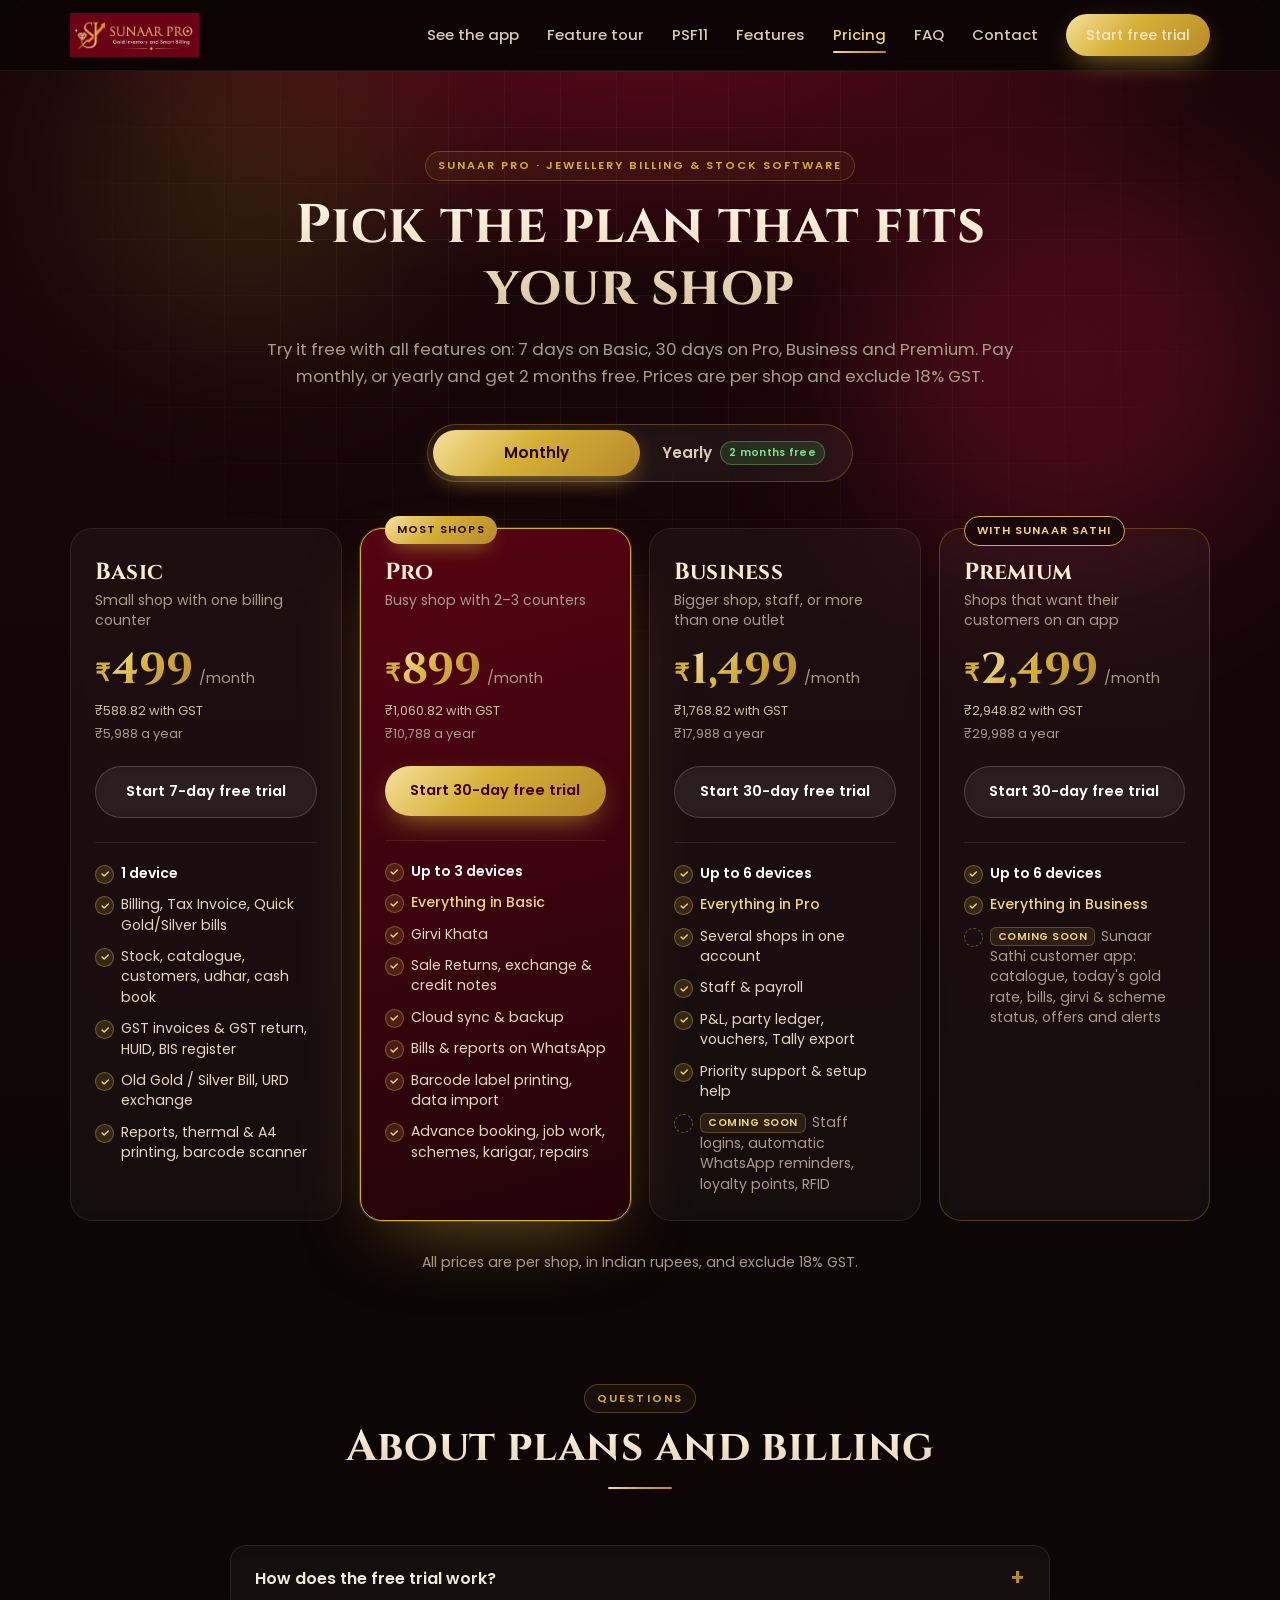
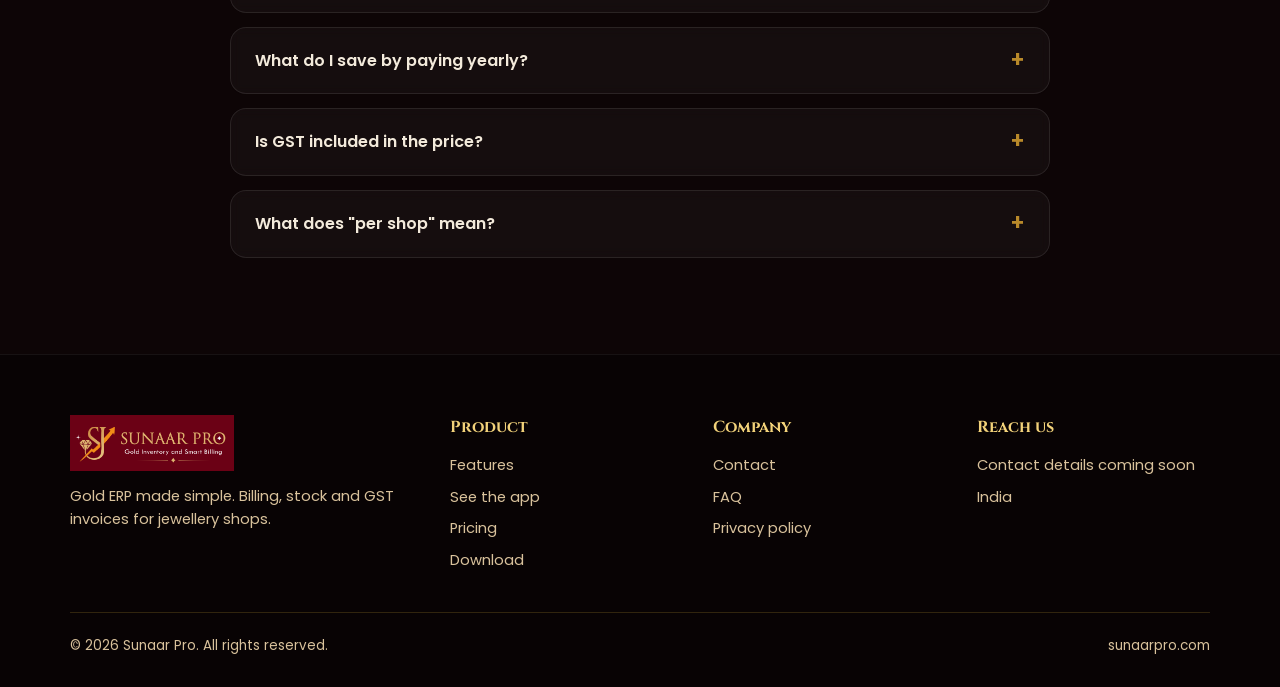
==== commit 6b63b8de: "Basic plan gets a 7-day trial, other plans keep 30 days Co-Authored-By: Claude Opus 5.5 <noreply@ant" ====
--- a/pricing.html
+++ b/pricing.html
@@ -4,11 +4,11 @@
 <meta charset="utf-8">
 <meta name="viewport" content="width=device-width,initial-scale=1">
 <title>Pricing | Sunaar Pro jewellery billing &amp; stock software</title>
-<meta name="description" content="Sunaar Pro plans for Indian jewellery shops: Basic, Pro, Business and Premium. Every plan starts with a 30-day free trial. Pay monthly, or yearly and get 2 months free.">
+<meta name="description" content="Sunaar Pro plans for Indian jewellery shops: Basic, Pro, Business and Premium. Free trial on every plan: 7 days on Basic, 30 days on the rest. Pay monthly, or yearly and get 2 months free.">
 <meta name="theme-color" content="#58020F">
 <link rel="canonical" href="https://sunaarpro.com/pricing.html">
 <meta property="og:title" content="Sunaar Pro pricing | Pick the plan that fits your shop">
-<meta property="og:description" content="Billing, stock and girvi software for jewellery shops. 30-day free trial on every plan.">
+<meta property="og:description" content="Billing, stock and girvi software for jewellery shops. Free trial on every plan.">
 <meta property="og:image" content="https://sunaarpro.com/assets/og-image.jpg">
 <meta property="og:url" content="https://sunaarpro.com/pricing.html">
 <link rel="icon" href="assets/favicon.png">
@@ -47,7 +47,7 @@
     <div class="sec-head reveal">
       <span class="eyebrow">Sunaar Pro · Jewellery billing &amp; stock software</span>
       <h1 class="price-title">Pick the plan that fits your shop</h1>
-      <p>Every plan starts with a 30-day free trial with all features on. Pay monthly, or yearly and get 2 months free. Prices are per shop and exclude 18% GST.</p>
+      <p>Try it free with all features on: 7 days on Basic, 30 days on Pro, Business and Premium. Pay monthly, or yearly and get 2 months free. Prices are per shop and exclude 18% GST.</p>
     </div>
 
     <div class="bill-toggle reveal" data-mode="m" role="group" aria-label="Billing period">
@@ -63,7 +63,7 @@
         <p class="pc-for">Small shop with one billing counter</p>
         <div class="pc-price"><span class="cur">₹</span><span class="amt" data-m="499" data-y="4,990">499</span><span class="per" data-m="/month" data-y="/year">/month</span></div>
         <p class="pc-sub"><span data-m="₹588.82 with GST" data-y="About ₹416/month">₹588.82 with GST</span><span data-m="₹5,988 a year" data-y="Saves ₹998">₹5,988 a year</span></p>
-        <a class="btn btn-ghost pc-btn" href="index.html#contact" data-trial>Start 30-day free trial</a>
+        <a class="btn btn-ghost pc-btn" href="index.html#contact" data-trial>Start 7-day free trial</a>
         <ul class="pc-list">
           <li><b>1 device</b></li>
           <li>Billing, Tax Invoice, Quick Gold/Silver bills</li>
@@ -136,7 +136,7 @@
       <h2>About plans and billing</h2>
     </div>
     <div class="faq">
-      <details class="reveal"><summary>How does the 30-day free trial work?</summary><p>Every plan starts with 30 days free, with all features switched on. At the end of the trial, pick the plan that fits your shop and pay monthly or yearly.</p></details>
+      <details class="reveal"><summary>How does the free trial work?</summary><p>Basic comes with a 7-day free trial, and Pro, Business and Premium come with a 30-day free trial, all with every feature switched on. At the end of the trial, pick the plan that fits your shop and pay monthly or yearly.</p></details>
       <details class="reveal"><summary>What do I save by paying yearly?</summary><p>Paying yearly costs the same as 10 months, so you get 2 months free. For example, Pro is ₹8,990 a year instead of ₹10,788 if paid monthly.</p></details>
       <details class="reveal"><summary>Is GST included in the price?</summary><p>No. Prices exclude 18% GST, which is added to your invoice. Under each monthly price you can see the amount with GST.</p></details>
       <details class="reveal"><summary>What does "per shop" mean?</summary><p>Each plan covers one shop and the number of devices shown on it. The Business and Premium plans let you run several shops in one account.</p></details>
